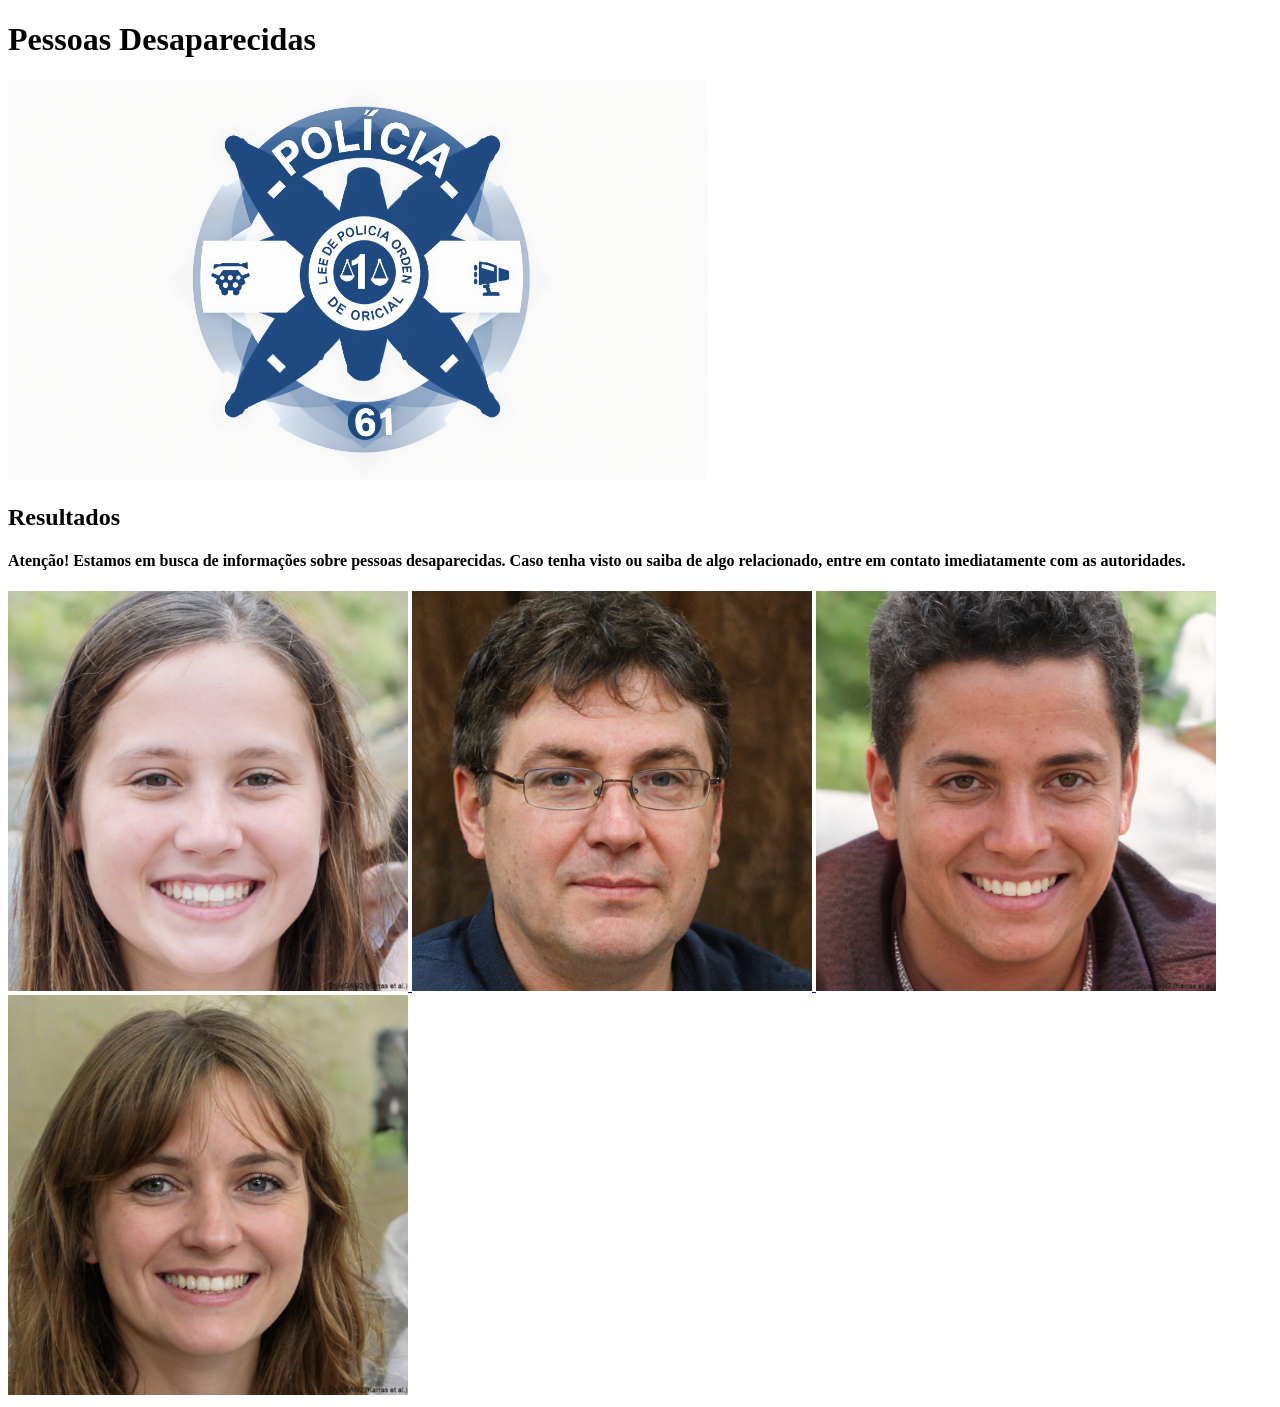
==== PoliciaIndex/lista.html @ 0fff82ac "Add files via upload" ====
<!DOCTYPE html>
<html>
<head>
<title> Pessoas Desaparecidas </title>
<meta char set="utf - 8">
</head>

<body>

 <header>
<h1> Pessoas Desaparecidas </h1>
    <img src="policia.png" width="700" height="400">
 </header>

 <h2> Resultados </h2>
 <h4>Atenção! Estamos em busca de informações sobre pessoas desaparecidas. Caso tenha visto ou saiba de algo relacionado, 
    entre em contato imediatamente com as autoridades.</h4>


 <a href="julia.html"> <img src="julia.png" width="400" heigth="400"> </a>
 

 <a href="joao.html"> <img src="joao.png" width="400" height="400"> </a>


 <a href="lucas.html"> <img src="lucas.png" width="400" height="400"> </a>


 <a href="ana.html"> <img src="ana.png" width="400" height="400"> </a>



 
















 </body>
</html>
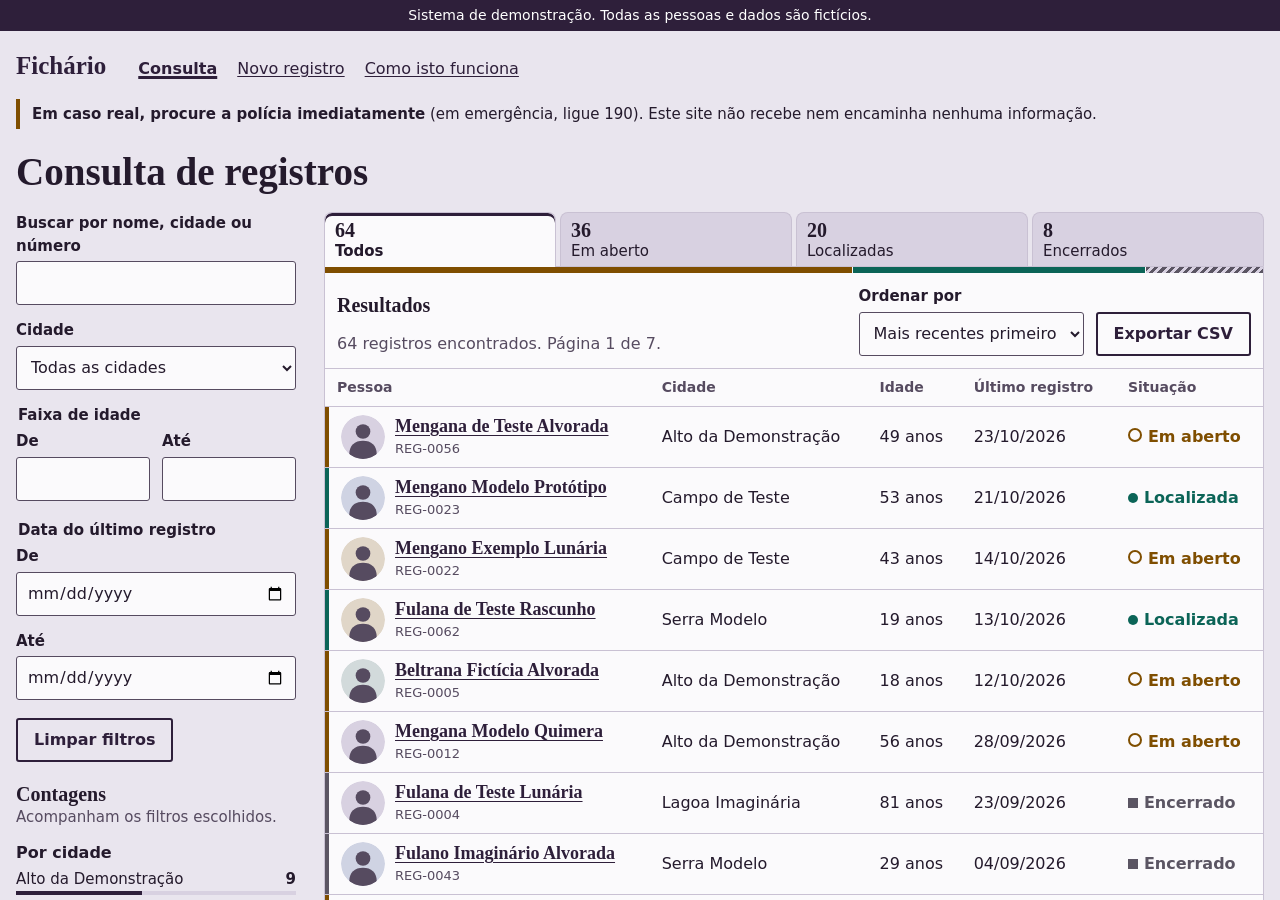
==== commit 59015a8c: "Transforma o teste em sistema de cadastro demo Substitui as páginas do teste técnico por um sistema " ====
--- a/PoliciaIndex/lista.html
+++ b/PoliciaIndex/lista.html
@@ -1,56 +1,21 @@
-<!DOCTYPE html>
-<html>
-<head>
-<title> Pessoas Desaparecidas </title>
-<meta char set="utf - 8">
-</head>
-
-<body>
-
- <header>
-<h1> Pessoas Desaparecidas </h1>
-    <img src="policia.png" width="700" height="400">
- </header>
-
- <h2> Resultados </h2>
- <h4>Atenção! Estamos em busca de informações sobre pessoas desaparecidas. Caso tenha visto ou saiba de algo relacionado, 
-    entre em contato imediatamente com as autoridades.</h4>
-
-
- <a href="julia.html"> <img src="julia.png" width="400" heigth="400"> </a>
- 
-
- <a href="joao.html"> <img src="joao.png" width="400" height="400"> </a>
-
-
- <a href="lucas.html"> <img src="lucas.png" width="400" height="400"> </a>
-
-
- <a href="ana.html"> <img src="ana.png" width="400" height="400"> </a>
-
-
-
- 
-
-
-
-
-
-
-
-
-
-
-
-
-
-
-
-
- </body>
-</html>
-
-
-
-
-   +<!doctype html>
+<html lang="pt-BR">
+<head>
+<meta charset="utf-8">
+<meta name="viewport" content="width=device-width, initial-scale=1">
+<meta http-equiv="Content-Security-Policy" content="default-src 'none'; style-src 'self'; img-src 'self'; base-uri 'none'; form-action 'none'">
+<meta http-equiv="refresh" content="0; url=../index.html">
+<meta name="robots" content="noindex">
+<title>Fichário, sistema de demonstração</title>
+<link rel="icon" href="../assets/icone.svg" type="image/svg+xml">
+<link rel="stylesheet" href="../assets/estilo.css">
+</head>
+<body>
+<p class="faixa">Sistema de demonstração. Todas as pessoas e dados são fictícios.</p>
+<main id="conteudo">
+  <h1>Esta página mudou de lugar</h1>
+  <p><a href="../index.html">Ir para a consulta de registros</a></p>
+</main>
+<footer class="rodape"><p>Demonstração feita por <a href="https://mileumalinhas.com.br" rel="noopener">Mil e Uma Linhas!</a></p></footer>
+</body>
+</html>
--- a/assets/estilo.css
+++ b/assets/estilo.css
@@ -0,0 +1,313 @@
+:root {
+  color-scheme: light;
+  --berinjela: #2e1f3a;
+  --tinta: #241a2c;
+  --lousa: #564b60;
+  --nevoa: #e9e5ee;
+  --aba: #d8d1e1;
+  --papel: #fbfafc;
+  --filete: #c9c1d3;
+  --ambar: #7f4e00;
+  --verde: #0b6457;
+  --cinza: #5b5563;
+  --erro: #9b1c31;
+  --serifa: "Iowan Old Style", "Palatino Linotype", Palatino, "Book Antiqua", Georgia, serif;
+  --sem-serifa: "Avenir Next", "Segoe UI", "Noto Sans", system-ui, sans-serif;
+}
+
+* { box-sizing: border-box; }
+html { scroll-padding-top: 4.5rem; -webkit-text-size-adjust: 100%; }
+body {
+  margin: 0;
+  background: var(--nevoa);
+  color: var(--tinta);
+  font: 1rem/1.5 var(--sem-serifa);
+  overflow-wrap: anywhere;
+}
+h1, h2, h3 { font-family: var(--serifa); font-weight: 600; line-height: 1.2; margin: 0; }
+h1 { font-size: 1.953rem; }
+h2 { font-size: 1.25rem; }
+h3 { font-size: 1rem; font-family: var(--sem-serifa); }
+p { margin: 0 0 .75rem; }
+a { color: var(--berinjela); text-underline-offset: .15em; }
+a:hover { text-decoration-thickness: 2px; }
+:focus { outline: none; }
+:focus-visible, a:focus-visible, summary:focus-visible { outline: 3px solid var(--ambar); outline-offset: 2px; border-radius: 2px; }
+[hidden] { display: none !important; }
+
+.invisivel { position: absolute; width: 1px; height: 1px; margin: -1px; overflow: hidden; clip-path: inset(50%); white-space: nowrap; }
+.pular { position: absolute; left: 1rem; top: -4rem; z-index: 30; background: var(--papel); padding: .5rem .75rem; }
+.pular:focus { top: .5rem; }
+
+.faixa {
+  position: sticky;
+  top: 0;
+  z-index: 20;
+  margin: 0;
+  padding: .4rem 1rem;
+  background: var(--berinjela);
+  color: #fff;
+  font-size: .875rem;
+  line-height: 1.3;
+  text-align: center;
+}
+
+.topo {
+  display: flex;
+  flex-wrap: wrap;
+  align-items: baseline;
+  gap: .25rem 2rem;
+  max-width: 80rem;
+  margin: 0 auto;
+  padding: 1rem 1rem .5rem;
+}
+.marca { font: 600 1.563rem/1.2 var(--serifa); text-decoration: none; color: var(--berinjela); }
+.topo ul { display: flex; flex-wrap: wrap; gap: 0 1.25rem; margin: 0; padding: 0; list-style: none; }
+.topo li a { display: inline-block; padding: .625rem 0; }
+.topo a[aria-current] { font-weight: 700; text-decoration-thickness: 3px; }
+
+.aviso-real {
+  max-width: 78rem;
+  margin: 0 auto .75rem;
+  margin-inline: max(1rem, calc((100% - 78rem) / 2));
+  padding: .25rem 0 .25rem .75rem;
+  border-left: 4px solid var(--ambar);
+  font-size: .9375rem;
+}
+
+main { display: block; max-width: 80rem; margin: 0 auto; padding: .5rem 1rem 2rem; }
+main > section > h1 { margin-bottom: 1rem; }
+
+.alerta { padding: .75rem 1rem; background: var(--papel); border: 2px solid var(--erro); color: var(--erro); }
+
+/* Consulta: a pasta com abas é o centro da tela. */
+.consulta {
+  display: grid;
+  grid-template-columns: minmax(0, 1fr);
+  gap: 1.25rem;
+}
+
+.campo { margin-bottom: .875rem; min-width: 0; }
+label, legend { display: block; font-weight: 600; font-size: .9375rem; margin-bottom: .25rem; }
+fieldset { border: 0; padding: 0; margin: 0 0 .25rem; min-width: 0; }
+input, select, textarea, .botao { font: inherit; color: inherit; }
+input:not([type=checkbox]), select, textarea {
+  display: block;
+  width: 100%;
+  min-width: 0;
+  min-height: 2.75rem;
+  padding: .5rem .625rem;
+  background: var(--papel);
+  border: 1px solid var(--lousa);
+  border-radius: 3px;
+}
+input[aria-invalid=true], select[aria-invalid=true], textarea[aria-invalid=true] { border: 2px solid var(--erro); }
+input[type=date] { -webkit-appearance: none; appearance: none; }
+textarea { resize: vertical; }
+.par { display: grid; grid-template-columns: repeat(2, minmax(0, 1fr)); gap: .75rem; }
+.par.datas { grid-template-columns: minmax(0, 1fr); gap: 0; }
+.erro { margin: .25rem 0 0; color: var(--erro); font-size: .9375rem; font-weight: 600; }
+.marcar { display: grid; grid-template-columns: auto 1fr; gap: .25rem .5rem; align-items: start; }
+.marcar input { width: 1.375rem; height: 1.375rem; margin: .1rem 0 0; }
+.marcar label { font-weight: 400; margin: 0; }
+.marcar .erro { grid-column: 1 / -1; }
+
+.botao {
+  display: inline-block;
+  min-height: 2.75rem;
+  padding: .5rem 1rem;
+  background: var(--berinjela);
+  color: #fff;
+  border: 2px solid var(--berinjela);
+  border-radius: 3px;
+  font-weight: 600;
+  cursor: pointer;
+}
+.botao.secundario { background: transparent; color: var(--berinjela); }
+.botao:hover { background: var(--lousa); border-color: var(--lousa); color: #fff; }
+.botao[disabled] { opacity: .6; cursor: progress; }
+
+summary { min-height: 2.75rem; padding: .625rem 0; font-weight: 600; cursor: pointer; }
+#qtd-filtros { font-weight: 400; }
+
+.abas { display: grid; grid-template-columns: repeat(4, minmax(0, 1fr)); gap: .125rem; align-items: stretch; }
+.aba {
+  position: relative;
+  display: block;
+  width: 100%;
+  min-height: 3.25rem;
+  padding: .375rem .1875rem;
+  background: var(--aba);
+  color: var(--tinta);
+  border: 1px solid var(--filete);
+  border-bottom: 0;
+  border-radius: 8px 8px 0 0;
+  font: inherit;
+  font-size: .75rem;
+  line-height: 1.2;
+  text-align: left;
+  overflow-wrap: normal;
+  cursor: pointer;
+}
+.aba b { display: block; font: 600 1.25rem/1.15 var(--serifa); }
+.aba:hover { background: #cec6d9; }
+.aba[aria-pressed=true] {
+  z-index: 1;
+  margin-bottom: -1px;
+  padding-bottom: calc(.375rem + 1px);
+  background: var(--papel);
+  font-weight: 700;
+  box-shadow: inset 0 3px 0 var(--marca-aba, var(--berinjela));
+}
+.aba.s-em_aberto { --marca-aba: var(--ambar); }
+.aba.s-localizada { --marca-aba: var(--verde); }
+.aba.s-encerrado { --marca-aba: var(--cinza); }
+
+.pasta { background: var(--papel); border: 1px solid var(--filete); border-radius: 0 0 6px 6px; }
+.proporcao { display: flex; height: 6px; gap: 1px; background: var(--papel); }
+.proporcao span { min-width: 0; }
+.proporcao .s-em_aberto { background: var(--ambar); }
+.proporcao .s-localizada { background: var(--verde); }
+.proporcao .s-encerrado { background: repeating-linear-gradient(135deg, var(--cinza) 0 3px, var(--aba) 3px 6px); }
+
+.barra { display: grid; gap: .5rem .75rem; padding: .75rem; border-bottom: 1px solid var(--filete); }
+.barra p { margin: 0; color: var(--lousa); }
+.barra .ordem { margin: 0; }
+.barra .botao { width: 100%; }
+
+.tabela { width: 100%; border-collapse: collapse; }
+.tabela thead { position: absolute; width: 1px; height: 1px; overflow: hidden; clip-path: inset(50%); }
+.tabela, .tabela tbody { display: block; }
+.tabela tr {
+  position: relative;
+  display: grid;
+  grid-template-columns: repeat(2, minmax(0, 1fr));
+  gap: .375rem .75rem;
+  padding: .75rem .75rem .75rem 1rem;
+  border-bottom: 1px solid var(--filete);
+  box-shadow: inset 4px 0 0 var(--marca-aba, var(--filete));
+}
+.tabela tr:hover { background: #f1eef4; }
+.tabela tr.s-em_aberto { --marca-aba: var(--ambar); }
+.tabela tr.s-localizada { --marca-aba: var(--verde); }
+.tabela tr.s-encerrado { --marca-aba: var(--cinza); }
+.tabela td { display: block; min-width: 0; }
+.tabela td[data-rotulo]::before { content: attr(data-rotulo); display: block; font-size: .8125rem; color: var(--lousa); }
+.tabela td.pessoa { grid-column: 1 / -1; }
+.pessoa-dentro { display: flex; align-items: center; gap: .625rem; }
+.pessoa a { font: 600 1.125rem/1.25 var(--serifa); }
+.pessoa a::after { content: ""; position: absolute; inset: 0; }
+.pessoa small { display: block; color: var(--lousa); font-size: .8125rem; font-variant-numeric: tabular-nums; }
+td, .tabela td { font-variant-numeric: tabular-nums; }
+
+.avatar { display: block; flex: none; width: 2.75rem; height: 2.75rem; border-radius: 50%; }
+.avatar .fundo { fill: var(--aba); }
+.avatar .figura { fill: var(--lousa); }
+.avatar.t1 .fundo { fill: #d2dadb; }
+.avatar.t2 .fundo { fill: #e0d6c8; }
+.avatar.t3 .fundo { fill: #cfd3e3; }
+.situacao { margin: 0; font-weight: 600; }
+.situacao::before { content: ""; display: inline-block; width: .625rem; height: .625rem; margin-right: .375rem; }
+.situacao.s-em_aberto { color: var(--ambar); }
+.situacao.s-em_aberto::before { border: 2px solid currentColor; border-radius: 50%; }
+.situacao.s-localizada { color: var(--verde); }
+.situacao.s-localizada::before { background: currentColor; border-radius: 50%; }
+.situacao.s-encerrado { color: var(--cinza); }
+.situacao.s-encerrado::before { background: currentColor; }
+
+.vazio { padding: 2rem 1rem; }
+.paginas { padding: .75rem; }
+.paginas ul { display: flex; flex-wrap: wrap; gap: .25rem; margin: 0; padding: 0; list-style: none; }
+.paginas a, .paginas span {
+  display: inline-flex;
+  align-items: center;
+  justify-content: center;
+  min-width: 2.75rem;
+  min-height: 2.75rem;
+  padding: 0 .5rem;
+  border-radius: 3px;
+  font-variant-numeric: tabular-nums;
+}
+.paginas a[aria-current] { background: var(--berinjela); color: #fff; font-weight: 700; text-decoration: none; }
+
+.col-contagens { padding-top: .25rem; }
+.col-contagens h3 { margin: .875rem 0 .375rem; }
+.nota { color: var(--lousa); font-size: .9375rem; }
+.medidas { margin: 0; padding: 0; list-style: none; font-size: .9375rem; }
+.medidas li { display: grid; grid-template-columns: 1fr auto; gap: 0 .5rem; margin-bottom: .375rem; font-variant-numeric: tabular-nums; }
+.medidas i { grid-column: 1 / -1; display: block; height: 4px; background: var(--aba); }
+.medidas i span { display: block; height: 100%; background: var(--berinjela); }
+
+/* Ficha e formulários */
+.detalhe { display: grid; grid-template-columns: minmax(0, 1fr); gap: 1.5rem; align-items: start; }
+.ficha, .painel-form { padding: 1rem; background: var(--papel); border: 1px solid var(--filete); border-radius: 6px; }
+.ficha { border-top: 6px solid var(--marca-aba, var(--filete)); }
+.ficha.s-em_aberto { --marca-aba: var(--ambar); }
+.ficha.s-localizada { --marca-aba: var(--verde); }
+.ficha.s-encerrado { --marca-aba: var(--cinza); }
+.ficha-topo { display: flex; align-items: center; gap: 1rem; margin-bottom: 1rem; }
+.ficha-topo .avatar { width: 5rem; height: 5rem; }
+.ficha-topo h1 { margin-bottom: .25rem; }
+.ficha dl { display: grid; grid-template-columns: repeat(2, minmax(0, 1fr)); gap: .75rem 1rem; margin: 0 0 1.25rem; }
+.ficha dt { font-size: .875rem; color: var(--lousa); }
+.ficha dd { margin: 0; font-weight: 600; }
+.ficha h2 { margin-bottom: .375rem; }
+.ficha p:last-child { max-width: 62ch; margin: 0; }
+.painel-form h2 { margin-bottom: .5rem; }
+.estreito { max-width: 40rem; }
+.nota-forte { padding: .625rem .75rem; background: #fff3dc; border-left: 4px solid var(--ambar); }
+.resumo-erros { margin-bottom: 1rem; padding: .75rem; border: 2px solid var(--erro); color: var(--erro); }
+.resumo-erros ul { margin: .25rem 0 0; padding-left: 1.25rem; }
+.resumo-erros a { color: var(--erro); }
+.confirmacao { padding: .75rem; border-left: 4px solid var(--verde); background: #e7f3f0; }
+
+.texto { max-width: 42rem; }
+.texto h2 { margin: 1.5rem 0 .5rem; }
+.texto p, .texto li { font-size: 1.0625rem; line-height: 1.6; }
+.texto ul { padding-left: 1.25rem; }
+
+.rodape { border-top: 1px solid var(--filete); padding: 1rem; max-width: 80rem; margin: 0 auto; }
+.rodape p { margin: 0 0 .25rem; }
+
+@media (min-width: 24rem) {
+  .abas { gap: .25rem; }
+  .aba { padding-inline: .375rem; font-size: .8125rem; }
+}
+
+@media (min-width: 40rem) {
+  .barra { grid-template-columns: 1fr auto auto; align-items: end; }
+  .barra h2, .barra p { grid-column: 1; }
+  .barra h2 { grid-row: 1; }
+  .barra p { grid-row: 2; }
+  .barra .ordem { grid-column: 2; grid-row: 1 / 3; }
+  .barra .botao { grid-column: 3; grid-row: 1 / 3; width: auto; }
+  .aba { padding-inline: .625rem; font-size: .9375rem; }
+}
+
+@media (min-width: 60rem) {
+  .consulta {
+    grid-template-columns: 17.5rem minmax(0, 1fr);
+    grid-template-rows: auto 1fr;
+    grid-template-areas: "filtros resultados" "contagens resultados";
+    gap: 1rem 1.75rem;
+  }
+  .col-filtros { grid-area: filtros; }
+  .col-resultados { grid-area: resultados; }
+  .col-contagens { grid-area: contagens; }
+  #mais-filtros > summary { display: none; }
+
+  .tabela { display: table; }
+  .tabela thead { position: static; display: table-header-group; width: auto; height: auto; overflow: visible; clip-path: none; }
+  .tabela tbody { display: table-row-group; }
+  .tabela tr { display: table-row; padding: 0; box-shadow: none; }
+  .tabela th { padding: .5rem .75rem; text-align: left; font-size: .875rem; font-weight: 600; color: var(--lousa); border-bottom: 1px solid var(--filete); }
+  .tabela td { display: table-cell; padding: .5rem .75rem; vertical-align: middle; border-bottom: 1px solid var(--filete); }
+  .tabela td.pessoa { box-shadow: inset 4px 0 0 var(--marca-aba, var(--filete)); padding-left: 1rem; }
+  .tabela td[data-rotulo]::before { content: none; }
+
+  .detalhe { grid-template-columns: minmax(0, 1fr) 26rem; }
+  .ficha, .painel-form { padding: 1.5rem; }
+  .ficha-topo .avatar { width: 7rem; height: 7rem; }
+  h1 { font-size: 2.441rem; }
+  .ficha dl { grid-template-columns: repeat(4, minmax(0, 1fr)); }
+}
